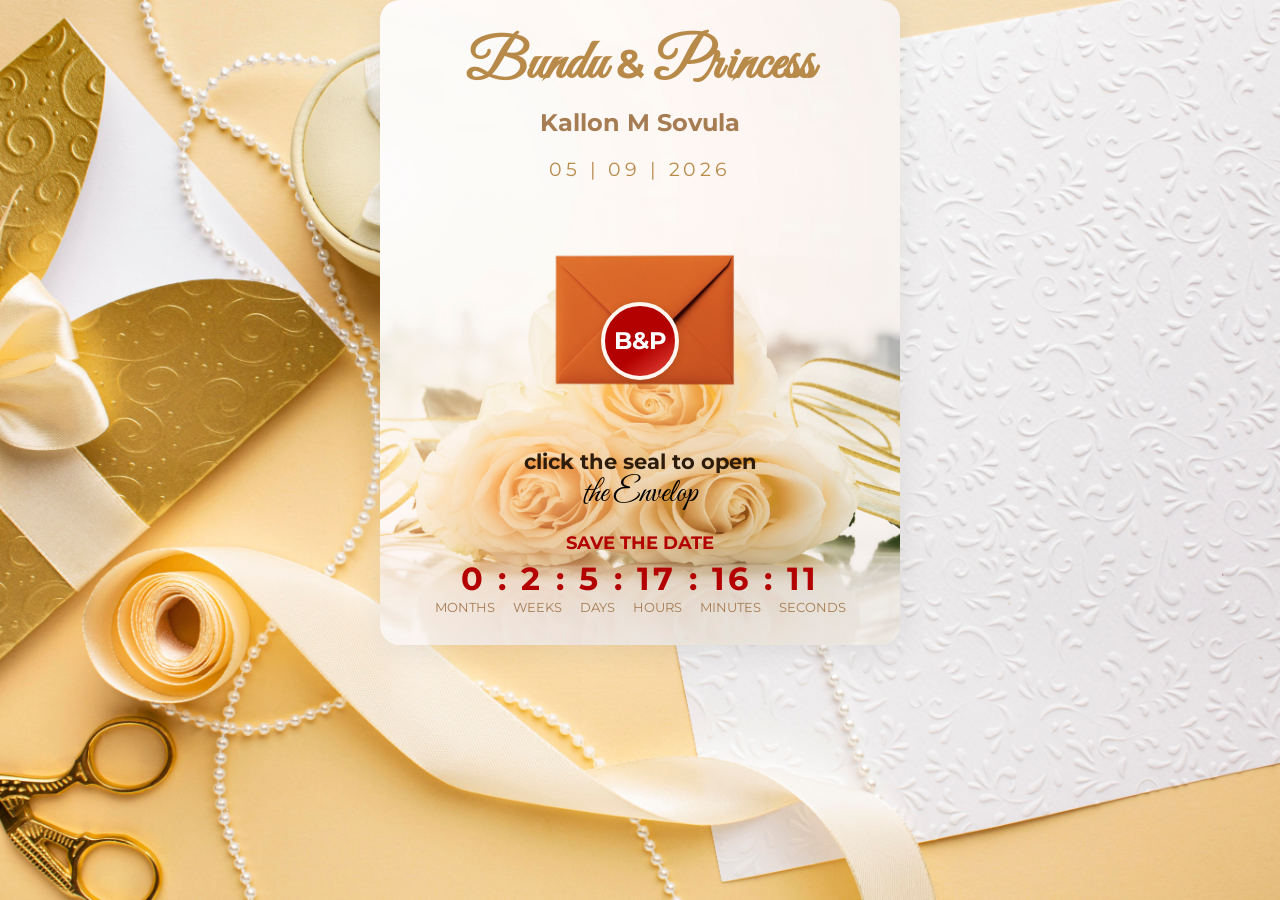
==== index.html @ d2274f5d "first commit" ====
<!DOCTYPE html>
<html lang="en">
<head>
    <meta charset="UTF-8">
    <meta name="viewport" content="width=device-width, initial-scale=1.0">
    <title>Bundu & Princess Wedding Souvenir</title>
    <link rel="stylesheet" href="style.css">
    <link href="https://fonts.googleapis.com/css2?family=Great+Vibes&family=Montserrat:wght@400;700&display=swap" rel="stylesheet">
</head>
<body>
    <div class="container">
        <header>
            <h1><span class="script">Bundu</span> <span class="amp">&</span> <span class="script">Princess</span></h1>
            <h2 class="subtitle">Kallon     M Sovula</h2>
            <div class="date">05 | 09 | 2026</div>
        </header>
        <main>
            <div class="envelope-section">
                <div class="bride-groom left"></div>
                <div class="envelope" id="envelope">
                    <div class="seal" id="seal">B&amp;P</div>
                </div>
                <div class="bride-groom right"></div>
            </div>
            <div class="open-text">click the seal to open</div>
            <div class="envelop-label">the Envelop</div>
            <div class="countdown">
                <div class="label">SAVE THE DATE</div>
                <div id="timer">
                    <span id="months">0</span> :
                    <span id="weeks">0</span> :
                    <span id="days">0</span> :
                    <span id="hours">0</span> :
                    <span id="minutes">0</span> :
                    <span id="seconds">0</span>
                </div>
                <div class="timer-labels">
                    <span>MONTHS</span>
                    <span>WEEKS</span>
                    <span>DAYS</span>
                    <span>HOURS</span>
                    <span>MINUTES</span>
                    <span>SECONDS</span>
                </div>
            </div>
        </main>
    </div>
    <script src="script.js"></script>
</body>
</html>
---- style.css ----
﻿body {
    margin: 0;
    padding: 0;
    font-family: 'Montserrat', Arial, sans-serif;
    background: url('background.jpg') center top/cover no-repeat fixed;
    color: #6d4c2f;
}
.container {
    max-width: 500px;
    margin: 0 auto;
    padding: 30px 10px;
    background: url('background.jpg') center top/cover no-repeat fixed;
    background: url('background1.jpg') center/cover no-repeat;
    border-radius: 20px;
    box-shadow: 0 8px 32px rgba(0,0,0,0.08);
}
header {
    text-align: center;
    margin-bottom: 20px;
}
header h1 {
    font-family: 'Great Vibes', cursive;
    font-size: 3.5rem;
    margin: 0;
    color: #b88a4a;
}
header .amp {
    font-family: 'Montserrat', sans-serif;
    font-size: 2.5rem;
    color: #b88a4a;
}
header .subtitle {
    font-family: 'Montserrat', sans-serif;
    font-size: 1.5rem;
    color: #a67c52;
    margin-top: 0.5rem;
}
header .date {
    font-size: 1.2rem;
    letter-spacing: 0.2em;
    margin-top: 0.5rem;
    color: #b88a4a;
}
.envelope-section {
    display: flex;
    align-items: flex-end;
    justify-content: center;
    margin: 30px 0 10px 0;
}
.bride-groom {
    width: 120px;
    height: 220px;
    background-size: contain;
    background-repeat: no-repeat;
    opacity: 0.9;
}
.bride-groom.left {
    background-image: url('bride-left.png');
}
.bride-groom.right {
    background-image: url('groom-right.png');
}
.envelope {
    width: 320px;
    height: 180px;
        background: url('envelop.png') center center no-repeat;
    background-size: cover;
    position: relative;
    display: flex;
    align-items: center;
    justify-content: center;
}
.seal {
    width: 70px;
    height: 70px;
    background: linear-gradient(145deg, #b30000 60%, #e74c3c 100%);
    border-radius: 50%;
    color: #fff;
    font-family: 'Montserrat', sans-serif;
    font-weight: bold;
    font-size: 1.5rem;
    display: flex;
    align-items: center;
    justify-content: center;
    position: absolute;
    left: 50%;
    top: 50%;
    transform: translate(-50%, -50%);
    box-shadow: 0 2px 8px rgba(0,0,0,0.12);
    cursor: pointer;
    border: 4px solid #fff6f0;
}
.open-text {
    text-align: center;
    font-size: 1.3rem;
    font-weight: bold;
    margin-top: 18px;
    color: #2d1c0c;
}
.envelop-label {
    text-align: center;
    font-family: 'Great Vibes', cursive;
    font-size: 2rem;
    color: #000000;
    margin-bottom: 18px;
}
.countdown {
    text-align: center;
    margin-top: 18px;
}
.countdown .label {
    font-weight: bold;
    color: #b30000;
    font-size: 1.1rem;
    margin-bottom: 6px;
}
#timer {
    font-size: 2rem;
    font-weight: bold;
    color: #b30000;
    letter-spacing: 0.1em;
}
.timer-labels {
    display: flex;
    justify-content: center;
    gap: 18px;
    font-size: 0.8rem;
    color: #a67c52;
    margin-top: 2px;
}
/* Invitation Page Styles */
.invitation-page {
    background: url('background.jpg') center top/cover no-repeat fixed;
    min-height: 100vh;
    display: flex;
    flex-direction: column;
    align-items: center;
    justify-content: flex-start;
    padding: 30px 20px 40px;
}

.invitation-navbar {
    width: min(100%, 1400px);
    display: flex;
    justify-content: space-between;
    align-items: center;
    gap: 16px;
    padding: 14px 24px;
    margin-bottom: 22px;
    background: rgba(255,255,255,0.9);
    border: 1px solid rgba(139,111,71,0.16);
    border-radius: 24px;
    box-shadow: 0 18px 45px rgba(0,0,0,0.08);
    backdrop-filter: blur(14px);
    position: sticky;
    top: 14px;
    z-index: 10;
}

.nav-brand {
    font-family: 'Great Vibes', cursive;
    font-size: 2rem;
    color: #8B4513;
    white-space: nowrap;
}

.nav-links {
    display: flex;
    flex-wrap: wrap;
    gap: 10px;
    justify-content: flex-end;
}

.nav-links a {
    color: #6d4c2f;
    text-decoration: none;
    font-weight: 700;
    font-size: 0.95rem;
    padding: 10px 16px;
    border-radius: 999px;
    transition: background 0.25s ease, color 0.25s ease, transform 0.25s ease;
}

.nav-links a:hover,
.nav-links a:focus-visible {
    background: rgba(139,111,71,0.14);
    color: #8B4513;
    transform: translateY(-1px);
}

.invitation-container {
    position: relative;
    display: flex;
    justify-content: center;
    align-items: center;
    width: 100%;
}

.cards-grid {
    display: grid;
    grid-template-columns: repeat(3, minmax(0, 1fr));
    gap: 20px;
    width: min(100%, 1400px);
    align-items: stretch;
}

.invitation-card {
    width: 100%;
    max-width: 100%;
    background: 
        linear-gradient(135deg, rgb(250, 250, 250), rgba(186, 139, 74, 0.3)),
        url('background8.jpg') center/cover;
    backdrop-filter: blur(6px);
    border: 3px solid #8B6F47;
    box-shadow: 0 15px 50px rgba(0,0,0,0.2), inset 0 1px 0 rgba(255,255,255,0.5);
    padding: 60px 45px;
    text-align: center;
    position: relative;
    box-sizing: border-box;
    transition: transform 0.35s ease, box-shadow 0.35s ease;
    animation: fadeInUp 0.8s ease both;
    will-change: transform, opacity;
}

.invitation-card:hover {
    transform: translateY(-10px) scale(1.01);
    box-shadow: 0 22px 60px rgba(0,0,0,0.25);
}

.cards-grid .invitation-card:nth-child(1) {
    animation-delay: 0.08s;
}

.cards-grid .invitation-card:nth-child(2) {
    animation-delay: 0.16s;
}

.cards-grid .invitation-card:nth-child(3) {
    animation-delay: 0.24s;
}

@keyframes fadeInUp {
    from {
        opacity: 0;
        transform: translateY(22px);
    }
    to {
        opacity: 1;
        transform: translateY(0);
    }
}

.save-the-date {
    font-family: 'Montserrat', sans-serif;
    font-size: 1.1rem;
    font-weight: 600;
    color: #8B4513;
    margin-bottom: 30px;
    letter-spacing: 0.35em;
    text-transform: uppercase;
}

.entourage-title {
    font-family: 'Great Vibes', cursive;
    font-size: 2.3rem;
    color: #8B4513;
    margin-bottom: 24px;
}

.entourage-grid {
    display: grid;
    grid-template-columns: repeat(2, minmax(0, 1fr));
    gap: 20px;
    text-align: left;
}

.entourage-column {
    display: flex;
    flex-direction: column;
    gap: 14px;
}

.role-title {
    font-size: 1rem;
    font-weight: 700;
    color: #a67c52;
    margin-bottom: 8px;
    text-transform: uppercase;
    letter-spacing: 0.08em;
}

.role-list {
    margin: 0;
    padding-left: 1.1rem;
    color: #4b3827;
    line-height: 1.6;
    font-size: 0.95rem;
}

.role-list li {
    margin: 3px 0;
}

.invitation-names {
    margin: 35px 0 25px 0;
}

.bride-name {
    font-family: 'Great Vibes', cursive;
    font-size: 2.8rem;
    color: #6d4c2f;
    margin-bottom: 10px;
}

.amp-large {
    font-family: 'Montserrat', sans-serif;
    font-size: 2rem;
    color: #8B4513;
    margin: 12px 0;
}

.groom-name {
    font-family: 'Great Vibes', cursive;
    font-size: 2.8rem;
    color: #6d4c2f;
    margin-top: 10px;
}

.invitation-text {
    margin: 30px 0;
    font-size: 0.95rem;
    color: #6d4c2f;
    line-height: 1.8;
}

.invitation-text p {
    margin: 6px 0;
}

.program-title,
.section-title {
    font-family: 'Great Vibes', cursive;
    font-size: 2.3rem;
    color: #8B4513;
    margin: 28px 0 15px;
}

.program-list {
    margin: 0;
    padding-left: 1.1rem;
    text-align: left;
    color: #4b3827;
    line-height: 1.8;
    font-size: 0.95rem;
}

.program-list li {
    margin: 10px 0;
}

.color-list {
    margin: 0;
    padding-left: 1.1rem;
    text-align: left;
    color: #4b3827;
    line-height: 1.8;
    font-size: 0.95rem;
}

.color-list li {
    margin: 6px 0;
}

.wedding-ceremony {
    font-family: 'Great Vibes', cursive;
    font-size: 3rem;
    color: #8B4513;
    margin: 35px 0;
}

.event-details {
    margin: 28px 0;
    font-size: 1rem;
    color: #6d4c2f;
}

.event-details p {
    margin: 5px 0;
}

.event-date {
    font-weight: 600;
    font-size: 1.15rem;
    letter-spacing: 0.15em;
    color: #8B4513;
}

.event-location {
    margin: 28px 0;
    font-size: 0.95rem;
    color: #6d4c2f;
    font-weight: 600;
    line-height: 1.8;
}

.event-location p {
    margin: 4px 0;
}

.invitation-top-decoration,
.invitation-bottom-decoration {
    width: 100%;
    height: 1px;
    margin: 20px 0;
    background: linear-gradient(to right, 
        transparent 0%, 
        #a67c52 20%, 
        transparent 50%, 
        #a67c52 80%, 
        transparent 100%);
    position: relative;
}

.invitation-left-ring,
.invitation-right-ring {
    position: absolute;
    font-size: 35px;
    bottom: 45px;
    color: #a67c52;
    opacity: 0.8;
}

.invitation-left-ring {
    left: -55px;
}

.invitation-right-ring {
    right: -55px;
}

.back-to-home {
    margin-top: 40px;
    text-align: center;
}

.back-to-home a {
    color: #6d4c2f;
    text-decoration: none;
    font-weight: 500;
    font-size: 0.95rem;
    transition: color 0.3s ease;
    letter-spacing: 0.05em;
}

.back-to-home a:hover {
    color: #8B4513;
}

.admin-container {
    width: 100%;
    max-width: 1300px;
    margin: 0 auto;
    padding: 0 14px 20px;
}

.admin-panel {
    width: 100%;
    background: rgba(255,255,255,0.96);
    border: 1px solid rgba(139,111,71,0.18);
    border-radius: 26px;
    box-shadow: 0 18px 45px rgba(0,0,0,0.08);
    padding: 32px;
}

.admin-panel h2 {
    font-family: 'Great Vibes', cursive;
    font-size: 2.6rem;
    margin-bottom: 8px;
    color: #8B4513;
}

.admin-panel p {
    margin: 0 0 16px;
    color: #4b3827;
    line-height: 1.7;
    font-size: 1rem;
}

.admin-warning {
    margin: 16px 0;
    padding: 14px 18px;
    border-radius: 16px;
    font-weight: 600;
}

.admin-warning.success {
    background: rgba(146, 210, 168, 0.16);
    color: #2c6f35;
}

.admin-warning.error {
    background: rgba(224, 123, 123, 0.15);
    color: #a73d32;
}

.admin-actions {
    display: flex;
    flex-wrap: wrap;
    gap: 12px;
    margin-bottom: 20px;
}

.admin-actions button {
    background: #8B4513;
    color: #fff;
    border: none;
    border-radius: 999px;
    padding: 12px 18px;
    font-weight: 700;
    cursor: pointer;
    transition: transform 0.2s ease, background 0.2s ease;
}

.admin-actions button:hover {
    background: #a46b36;
    transform: translateY(-1px);
}

.admin-help {
    margin-bottom: 22px;
    font-size: 0.95rem;
    color: #5f422d;
}

.admin-summary {
    margin-bottom: 18px;
    font-weight: 700;
    color: #6d4c2f;
}

.admin-table-wrapper {
    width: 100%;
    overflow-x: auto;
}

.admin-table {
    width: 100%;
    border-collapse: collapse;
    min-width: 860px;
}

.admin-table th,
.admin-table td {
    border: 1px solid rgba(139,111,71,0.18);
    padding: 14px 16px;
    text-align: left;
    vertical-align: top;
    color: #4b3827;
}

.admin-table th {
    background: rgba(216, 194, 150, 0.18);
    color: #6d4c2f;
    cursor: pointer;
    position: sticky;
    top: 0;
    z-index: 1;
}

.admin-table tbody tr:nth-child(odd) {
    background: rgba(255,255,255,0.85);
}

.admin-table tbody tr:nth-child(even) {
    background: rgba(245,240,232,0.95);
}

@media (max-width: 1024px) {
    .admin-panel {
        padding: 24px;
    }

    .admin-table th,
    .admin-table td {
        padding: 12px 14px;
    }
}

@media (max-width: 760px) {
    .admin-actions {
        flex-direction: column;
    }

    .admin-table {
        min-width: 0;
    }

    .admin-table th,
    .admin-table td {
        padding: 12px 12px;
        font-size: 0.92rem;
    }
}

@media (max-width: 560px) {
    .admin-panel {
        padding: 18px;
        border-radius: 20px;
    }

    .admin-panel h2 {
        font-size: 2rem;
    }

    .admin-actions button {
        width: 100%;
        text-align: center;
    }
}

@media print {
    body {
        background: #fff;
        color: #000;
    }

    .invitation-navbar,
    .back-to-home,
    .admin-actions,
    .admin-help,
    .admin-warning,
    .nav-links,
    .nav-brand {
        display: none !important;
    }

    .admin-panel {
        box-shadow: none;
        border: none;
        border-radius: 0;
        padding: 0;
    }

    .admin-table th,
    .admin-table td {
        border: 1px solid #999;
        padding: 10px;
    }

    .admin-table {
        min-width: 0;
    }
}

.rsvp-section {
    width: 100%;
    max-width: 620px;
    margin: 28px auto 0;
    padding: 0 10px;
}

.rsvp-card {
    background: rgba(255,255,255,0.95);
    backdrop-filter: blur(16px);
    border: 1px solid rgba(139,111,71,0.18);
    border-radius: 26px;
    box-shadow: 0 14px 32px rgba(0,0,0,0.08);
    padding: 26px;
}

.rsvp-card h2 {
    font-family: 'Great Vibes', cursive;
    font-size: 2.4rem;
    margin-bottom: 10px;
    color: #8B4513;
}

.rsvp-card p {
    margin: 0 0 28px;
    color: #5f422d;
    font-size: 1rem;
    line-height: 1.8;
}

.rsvp-form {
    display: grid;
    gap: 18px;
}

.form-row {
    display: grid;
    grid-template-columns: repeat(2, minmax(0, 1fr));
    gap: 20px;
}

.form-field {
    display: flex;
    flex-direction: column;
    gap: 14px;
    font-size: 0.95rem;
    color: #5f422d;
}

.form-field span {
    font-weight: 700;
}

.form-field input,
.form-field select,
.form-field textarea {
    width: 100%;
    box-sizing: border-box;
    max-width: 100%;
    padding: 14px 16px;
    border: 1px solid rgba(139,111,71,0.25);
    border-radius: 16px;
    background: rgba(255,255,255,0.94);
    color: #4b3827;
    font-family: inherit;
    font-size: 0.95rem;
    transition: border-color 0.2s ease, box-shadow 0.2s ease;
}

.form-field input::placeholder,
.form-field textarea::placeholder {
    color: rgba(75, 56, 39, 0.65);
    white-space: nowrap;
    overflow: hidden;
    text-overflow: ellipsis;
}

.form-field input:focus,
.form-field textarea:focus {
    outline: none;
    border-color: #8B4513;
    box-shadow: 0 0 0 4px rgba(139,111,71,0.12);
}

.radio-field .radio-group {
    display: flex;
    flex-wrap: wrap;
    gap: 12px;
}

.radio-group label {
    display: inline-flex;
    align-items: center;
    gap: 8px;
    font-weight: 500;
    color: #4b3827;
}

.radio-group input {
    accent-color: #8B4513;
}

.rsvp-button {
    width: fit-content;
    padding: 14px 32px;
    border: none;
    border-radius: 999px;
    background: #8B4513;
    color: #fff;
    cursor: pointer;
    font-weight: 700;
    letter-spacing: 0.05em;
    transition: transform 0.2s ease, background 0.2s ease;
}

.rsvp-button:hover {
    background: #a46b36;
    transform: translateY(-1px);
}

.rsvp-message {
    min-height: 24px;
    font-size: 0.95rem;
    font-weight: 600;
    margin-top: 6px;
    color: #4b3827;
}

.rsvp-message.success {
    color: #2c6f35;
}

.rsvp-message.error {
    color: #a73d32;
}

@media (max-width: 860px) {
    .rsvp-card {
        padding: 22px;
    }

    .rsvp-card h2 {
        font-size: 2rem;
    }

    .rsvp-card p {
        margin-bottom: 22px;
        font-size: 0.95rem;
    }

    .form-row {
        grid-template-columns: 1fr;
    }

    .rsvp-button {
        width: 100%;
    }
}

@media (max-width: 520px) {
    .rsvp-card {
        padding: 18px;
        border-radius: 22px;
    }

    .rsvp-card h2 {
        font-size: 1.8rem;
    }

    .form-field {
        gap: 8px;
        font-size: 0.92rem;
    }

    .form-field input,
    .form-field textarea {
        padding: 10px 12px;
        border-radius: 14px;
    }

    .rsvp-button {
        padding: 12px 18px;
    }
}

/* Countdown Timer Styles */
.invitation-countdown {
    margin: 30px 0 20px 0;
    padding: 20px 0;
    text-align: center;
}

.countdown-label {
    font-family: 'Montserrat', sans-serif;
    font-size: 0.85rem;
    font-weight: 600;
    color: #a67c52;
    letter-spacing: 0.25em;
    text-transform: uppercase;
    margin-bottom: 15px;
    display: block;
}

.invitation-timer {
    font-family: 'Montserrat', sans-serif;
    font-size: 2rem;
    font-weight: 600;
    color: #6d4c2f;
    letter-spacing: 0.1em;
    display: flex;
    justify-content: center;
    align-items: center;
    gap: 6px;
    margin-bottom: 10px;
}

.invitation-timer span {
    min-width: 40px;
    text-align: center;
    color: #8B4513;
}

.invitation-timer-labels {
    display: flex;
    justify-content: center;
    gap: 12px;
    font-size: 0.7rem;
    font-weight: 600;
    color: #a67c52;
    letter-spacing: 0.1em;
    text-transform: uppercase;
}

.invitation-timer-labels span {
    min-width: 40px;
    text-align: center;
}

@media (max-width: 1000px) {
    .cards-grid {
        grid-template-columns: repeat(2, minmax(0, 1fr));
        gap: 18px;
    }

    .invitation-card {
        padding: 48px 30px;
    }
}

@media (max-width: 720px) {
    .cards-grid {
        grid-template-columns: 1fr;
        gap: 16px;
    }

    .invitation-card {
        padding: 36px 22px;
        animation-duration: 0.7s;
    }
}

@media (max-width: 520px) {
    .invitation-card {
        padding: 32px 18px;
    }

    .entourage-grid {
        grid-template-columns: 1fr;
        gap: 14px;
    }

    .role-list {
        font-size: 0.9rem;
    }
}

@media (max-width: 700px) {
    .container {
        padding: 10px 2px;
    }

    .invitation-page {
        padding: 12px;
    }
    .envelope-section {
        flex-direction: column;
        align-items: center;
    }
    .bride-groom {
        width: 80px;
        height: 140px;
    }
    .envelope {
        width: 220px;
        height: 120px;
    }
    .seal {
        width: 50px;
        height: 50px;
        font-size: 1rem;
    }
    
    .invitation-card {
        padding: 40px 25px;
        border: 2px solid #8B6F47;
    }
    
    .invitation-left-ring,
    .invitation-right-ring {
        display: none;
    }
    
    .bride-name,
    .groom-name {
        font-size: 2rem;
    }
    
    .wedding-ceremony {
        font-size: 2.2rem;
    }
    
    .save-the-date {
        font-size: 0.95rem;
    }
    
    .invitation-countdown {
        margin: 20px 0 15px 0;
        padding: 15px 0;
    }
    
    .countdown-label {
        font-size: 0.75rem;
        margin-bottom: 12px;
    }
    
    .invitation-timer {
        font-size: 1.4rem;
        gap: 4px;
        margin-bottom: 8px;
    }
    
    .invitation-timer span {
        min-width: 32px;
    }
    
    .invitation-timer-labels {
        gap: 10px;
        font-size: 0.65rem;
    }
    
    .invitation-timer-labels span {
        min-width: 32px;
    }
}
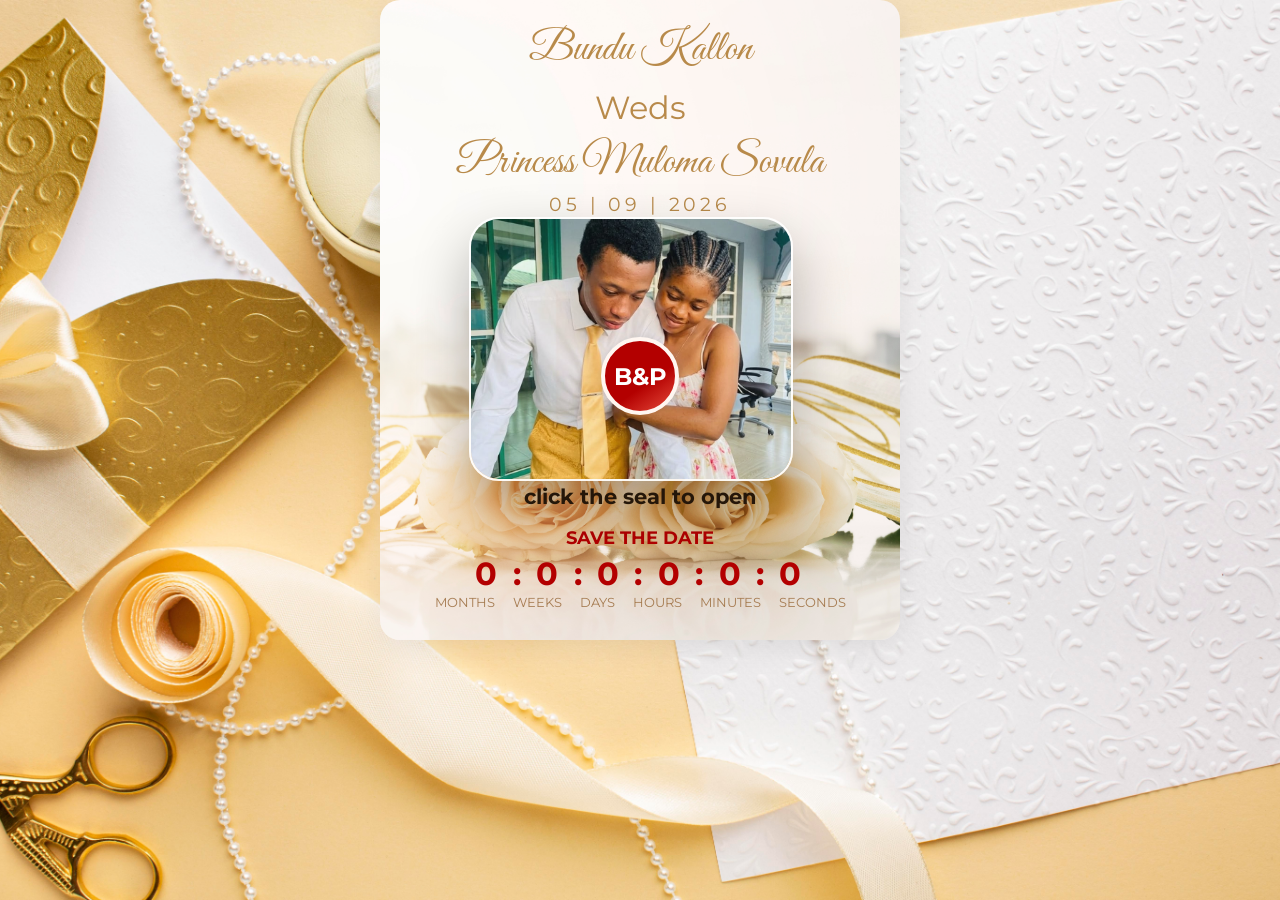
==== commit 59cd08e5: "images" ====
--- a/index.html
+++ b/index.html
@@ -7,23 +7,33 @@
     <link rel="stylesheet" href="style.css">
     <link href="https://fonts.googleapis.com/css2?family=Great+Vibes&family=Montserrat:wght@400;700&display=swap" rel="stylesheet">
 </head>
-<body>
+<body class="index-page">
     <div class="container">
         <header>
-            <h1><span class="script">Bundu</span> <span class="amp">&</span> <span class="script">Princess</span></h1>
-            <h2 class="subtitle">Kallon     M Sovula</h2>
+            <div class="title-group">
+                <div class="title-line">
+                    <span class="script full-name">Bundu Kallon</span>
+                </div>
+                <div class="amp">Weds</div>
+                <div class="title-line">
+                    <span class="script full-name">Princess Muloma Sovula</span>
+                </div>
+            </div>
             <div class="date">05 | 09 | 2026</div>
         </header>
         <main>
             <div class="envelope-section">
                 <div class="bride-groom left"></div>
                 <div class="envelope" id="envelope">
+                    <a class="souvenir-link" href="invitation.html" aria-label="Open invitation page">
+                        <img class="souvenir-photo" src="photo.jpeg" alt="Bundu &amp; Princess Souvenir">
+                    </a>
                     <div class="seal" id="seal">B&amp;P</div>
                 </div>
                 <div class="bride-groom right"></div>
             </div>
             <div class="open-text">click the seal to open</div>
-            <div class="envelop-label">the Envelop</div>
+            <div class="envelop-label"></div>
             <div class="countdown">
                 <div class="label">SAVE THE DATE</div>
                 <div id="timer">
--- a/style.css
+++ b/style.css
@@ -18,22 +18,44 @@
     text-align: center;
     margin-bottom: 20px;
 }
-header h1 {
+header .title-group {
+    display: flex;
+    flex-direction: column;
+    align-items: center;
+    gap: 6px;
+}
+
+header .title-line {
+    display: flex;
+    justify-content: center;
+}
+
+header .script {
     font-family: 'Great Vibes', cursive;
     font-size: 3.5rem;
-    margin: 0;
+    line-height: 1;
     color: #b88a4a;
 }
+
+header .full-name {
+    white-space: nowrap;
+}
+
+.index-page header .script,
+.index-page header .full-name {
+    font-size: 2.6rem;
+}
+
+.index-page header .amp {
+    font-size: 2rem;
+    margin: 10px 0;
+}
+
 header .amp {
     font-family: 'Montserrat', sans-serif;
     font-size: 2.5rem;
     color: #b88a4a;
-}
-header .subtitle {
-    font-family: 'Montserrat', sans-serif;
-    font-size: 1.5rem;
-    color: #a67c52;
-    margin-top: 0.5rem;
+    margin: 0;
 }
 header .date {
     font-size: 1.2rem;
@@ -69,10 +91,26 @@
     display: flex;
     align-items: center;
     justify-content: center;
+    overflow: visible;
+    z-index: 2;
+}
+.souvenir-photo {
+    position: absolute;
+    bottom: -15px;
+    left: -28px;
+    width: 320px;
+    height: 260px;
+    object-fit: cover;
+    border-radius: 30px;
+    border: 2px solid rgba(255,255,255,0.96);
+    box-shadow: 0 26px 56px rgba(0,0,0,0.30);
+    opacity: 0.96;
+    z-index: -1;
 }
 .seal {
     width: 70px;
     height: 70px;
+    z-index: 2;
     background: linear-gradient(145deg, #b30000 60%, #e74c3c 100%);
     border-radius: 50%;
     color: #fff;
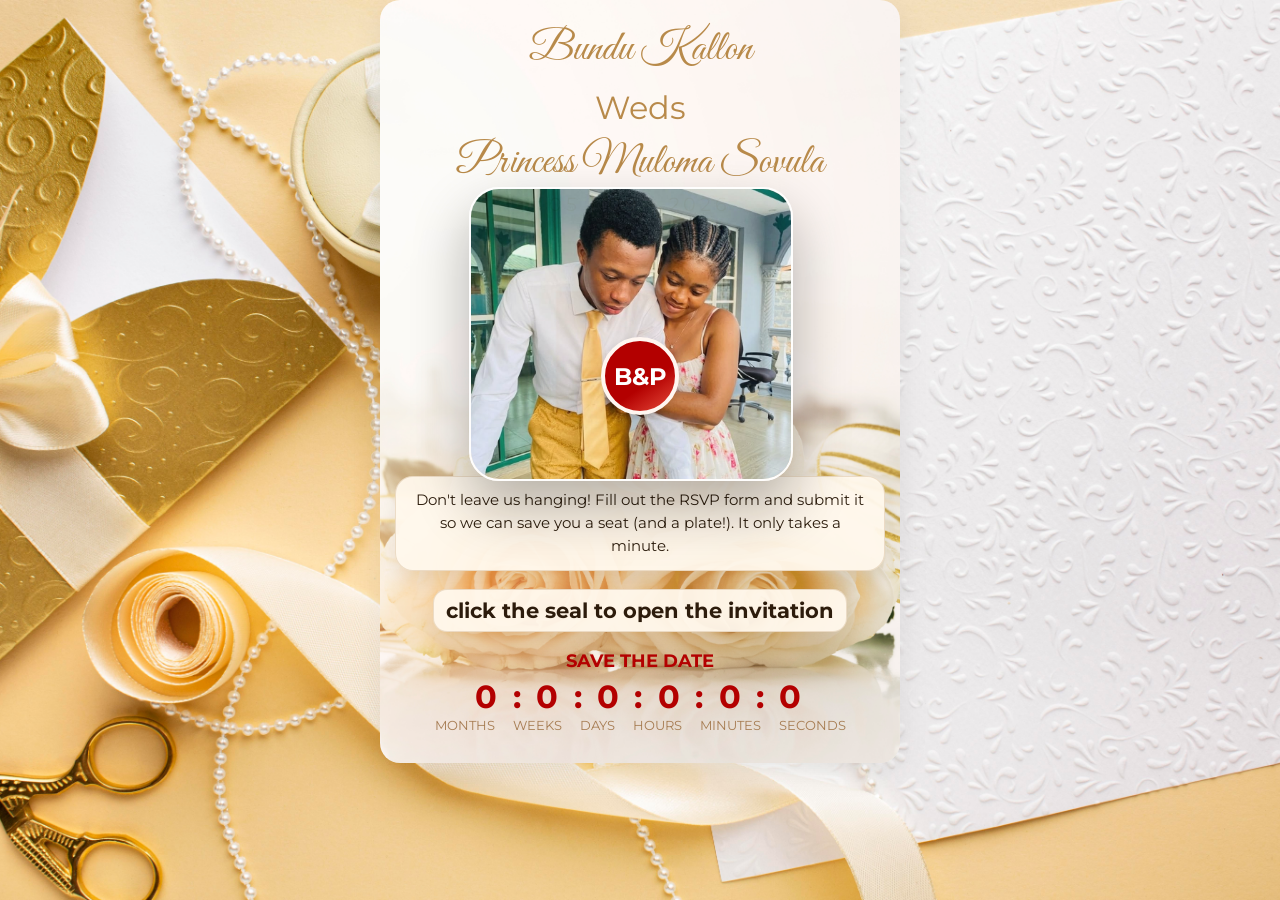
==== commit 0048bdbd: "push final" ====
--- a/index.html
+++ b/index.html
@@ -32,7 +32,8 @@
                 </div>
                 <div class="bride-groom right"></div>
             </div>
-            <div class="open-text">click the seal to open</div>
+            <div class="rsvp-prompt">Don't leave us hanging! Fill out the RSVP form and submit it so we can save you a seat (and a plate!). It only takes a minute.</div>
+            <a class="open-text" href="invitation.html">click the seal to open the invitation</a>
             <div class="envelop-label"></div>
             <div class="countdown">
                 <div class="label">SAVE THE DATE</div>
--- a/style.css
+++ b/style.css
@@ -99,7 +99,7 @@
     bottom: -15px;
     left: -28px;
     width: 320px;
-    height: 260px;
+    height: 290px;
     object-fit: cover;
     border-radius: 30px;
     border: 2px solid rgba(255,255,255,0.96);
@@ -132,8 +132,29 @@
     text-align: center;
     font-size: 1.3rem;
     font-weight: bold;
-    margin-top: 18px;
+    margin: 18px auto 18px;
     color: #2d1c0c;
+    background: rgba(255, 248, 236, 0.95);
+    display: block;
+    width: fit-content;
+    padding: 8px 12px;
+    border-radius: 14px;
+    border: 1px solid rgba(180, 140, 90, 0.25);
+    box-shadow: 0 10px 24px rgba(0,0,0,0.06);
+    text-decoration: none;
+}
+.rsvp-prompt {
+    text-align: center;
+    font-size: 0.95rem;
+    margin: 10px auto 8px;
+    max-width: 92%;
+    line-height: 1.5;
+    color: #2f1f0f;
+    background: rgba(255, 248, 236, 0.95);
+    padding: 12px 14px;
+    border-radius: 18px;
+    border: 1px solid rgba(180, 140, 90, 0.25);
+    box-shadow: 0 10px 24px rgba(0,0,0,0.08);
 }
 .envelop-label {
     text-align: center;
@@ -974,19 +995,19 @@
     .invitation-page {
         padding: 12px;
     }
-    .envelope-section {
+    .invitation-page .envelope-section {
         flex-direction: column;
         align-items: center;
     }
-    .bride-groom {
+    .invitation-page .bride-groom {
         width: 80px;
         height: 140px;
     }
-    .envelope {
+    .invitation-page .envelope {
         width: 220px;
         height: 120px;
     }
-    .seal {
+    .invitation-page .seal {
         width: 50px;
         height: 50px;
         font-size: 1rem;
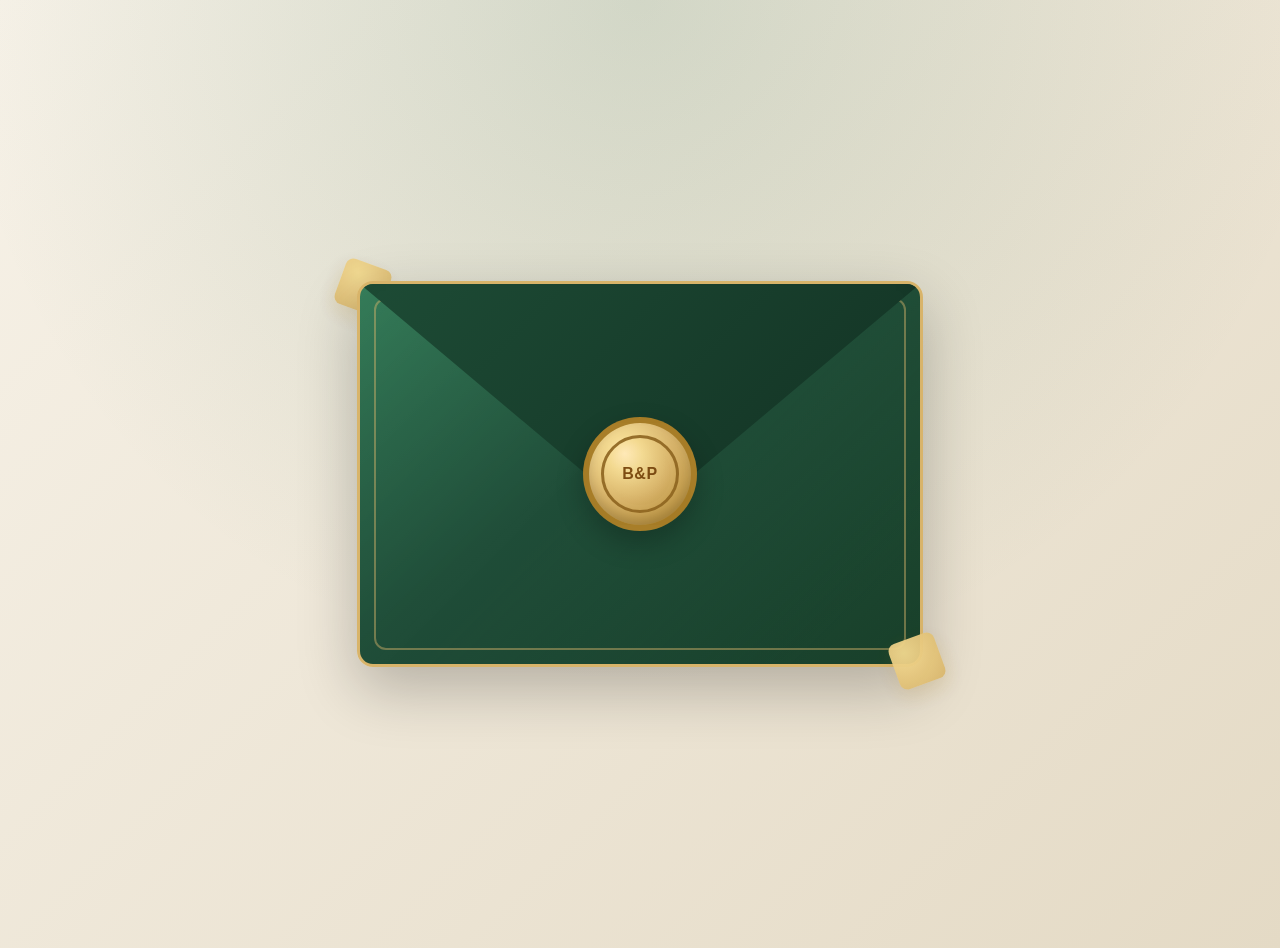
==== commit f737c5ff: "go well wel" ====
--- a/index.html
+++ b/index.html
@@ -3,59 +3,54 @@
 <head>
     <meta charset="UTF-8">
     <meta name="viewport" content="width=device-width, initial-scale=1.0">
-    <title>Bundu & Princess Wedding Souvenir</title>
-    <link rel="stylesheet" href="style.css">
-    <link href="https://fonts.googleapis.com/css2?family=Great+Vibes&family=Montserrat:wght@400;700&display=swap" rel="stylesheet">
+    <title>Envelope Animation</title>
+    <link rel="stylesheet" href="envelop-animation.css">
 </head>
-<body class="index-page">
-    <div class="container">
-        <header>
-            <div class="title-group">
-                <div class="title-line">
-                    <span class="script full-name">Bundu Kallon</span>
-                </div>
-                <div class="amp">Weds</div>
-                <div class="title-line">
-                    <span class="script full-name">Princess Muloma Sovula</span>
+<body>
+    <div class="animation-page">
+        <div class="envelope-wrapper">
+            <div class="envelope">
+                <div class="flap"></div>
+                <div class="seal">B&amp;P</div>
+                <div class="letter">
+                    <img class="ring-graphic top-right" src="ring.webp" alt="Wedding rings">
+                    <img class="ring-graphic bottom-right" src="ring.webp" alt="Wedding rings">
+                    <div class="invitation-card">
+                        <div class="card-header">
+                            <span class="card-subtitle">Wedding Schedule</span>
+                            <h1>Bundu & Princess</h1>
+                        </div>
+                        <ul class="timeline">
+                            <li class="timeline-item" data-icon="⛪">
+                                <div class="timeline-time">1:30 PM</div>
+                                <div class="timeline-body">
+                                    <div class="timeline-title">Wedding Ceremony</div>
+                                    <div class="timeline-meta">Regitry & Bishopric</div>
+                                </div>
+                            </li>
+                            <li class="timeline-item" data-icon="📸">
+                                <div class="timeline-time">3:00 PM</div>
+                                <div class="timeline-body">
+                                    <div class="timeline-title">Photo Session</div>
+                                    <div class="timeline-meta">Empire Photo Graphy</div>
+                                </div>
+                            </li>
+                            <li class="timeline-item" data-icon="🍽️">
+                                <div class="timeline-time">4:30 PM</div>
+                                <div class="timeline-body">
+                                    <div class="timeline-title">Dinner Reception</div>
+                                    <div class="timeline-meta">The Church of Jesusu Christ of Latter-Day Saints</div>
+                                    <div class="timeline-meta">Wan Pole, Allentown, Freetown</div>
+                                </div>
+                            </li>
+                        </ul>
+                    </div>
                 </div>
             </div>
-            <div class="date">05 | 09 | 2026</div>
-        </header>
-        <main>
-            <div class="envelope-section">
-                <div class="bride-groom left"></div>
-                <div class="envelope" id="envelope">
-                    <a class="souvenir-link" href="invitation.html" aria-label="Open invitation page">
-                        <img class="souvenir-photo" src="photo.jpeg" alt="Bundu &amp; Princess Souvenir">
-                    </a>
-                    <div class="seal" id="seal">B&amp;P</div>
-                </div>
-                <div class="bride-groom right"></div>
-            </div>
-            <div class="rsvp-prompt">Don't leave us hanging! Fill out the RSVP form and submit it so we can save you a seat (and a plate!). It only takes a minute.</div>
-            <a class="open-text" href="invitation.html">click the seal to open the invitation</a>
-            <div class="envelop-label"></div>
-            <div class="countdown">
-                <div class="label">SAVE THE DATE</div>
-                <div id="timer">
-                    <span id="months">0</span> :
-                    <span id="weeks">0</span> :
-                    <span id="days">0</span> :
-                    <span id="hours">0</span> :
-                    <span id="minutes">0</span> :
-                    <span id="seconds">0</span>
-                </div>
-                <div class="timer-labels">
-                    <span>MONTHS</span>
-                    <span>WEEKS</span>
-                    <span>DAYS</span>
-                    <span>HOURS</span>
-                    <span>MINUTES</span>
-                    <span>SECONDS</span>
-                </div>
-            </div>
-        </main>
+            <a class="open-souvenir-btn" href="souvenir.html">Open souvenir</a>
+        </div>
     </div>
-    <script src="script.js"></script>
+
+    <script src="envelop-animation.js"></script>
 </body>
 </html>
--- a/envelop-animation.css
+++ b/envelop-animation.css
@@ -0,0 +1,532 @@
+body {
+    margin: 0;
+    font-family: 'Georgia', 'Times New Roman', serif;
+    background: linear-gradient(135deg, #f7f2e8, #e4dac5);
+}
+
+:root{
+    --gold-1: #d8b46a;
+    --gold-2: #f3d98f;
+    --gold-3: #a57b24;
+    --gold-4: #ffe9b5;
+    --gold-accent: #b3862f;
+    --paper-cream: #fffaf2;
+    --green-1: #2e6d4e;
+}
+
+.animation-page {
+    min-height: 100vh;
+    display: grid;
+    place-items: center;
+    padding: 24px;
+    background: radial-gradient(circle at top, rgba(46, 109, 78, 0.16), transparent 60%);
+}
+
+.envelope-wrapper {
+    position: relative;
+    perspective: 1400px;
+}
+
+.envelope-wrapper::before,
+.envelope-wrapper::after{
+    content: '';
+    position: absolute;
+    width: 48px;
+    height: 48px;
+    border-radius: 8px;
+    background: radial-gradient(circle at 30% 25%, var(--gold-2), var(--gold-1));
+    box-shadow: 0 8px 20px rgba(165,123,36,0.18);
+    transform: rotate(20deg);
+    opacity: 0.95;
+}
+.envelope-wrapper::before{ left: -18px; top: -18px; }
+.envelope-wrapper::after{ right: -18px; bottom: -18px; transform: rotate(-20deg); }
+
+.envelope {
+    position: relative;
+    width: min(92vw, 560px);
+    height: min(64vw, 380px);
+    background: linear-gradient(145deg, var(--green-1) 0%, #1f4d38 45%, #153b2b 100%);
+    border-radius: 16px;
+    box-shadow: 0 22px 60px rgba(0, 0, 0, 0.24);
+    overflow: hidden;
+    cursor: pointer;
+    border: 3px solid #d8b46a;
+}
+
+/* decorative ribbon across the envelope */
+.envelope .ribbon{
+    position: absolute;
+    left: 50%;
+    top: 18%;
+    transform: translateX(-50%);
+    width: 58%;
+    height: 26px;
+    background: linear-gradient(90deg, var(--gold-4), var(--gold-2) 40%, var(--gold-accent));
+    border-radius: 14px;
+    box-shadow: 0 6px 12px rgba(0,0,0,0.08);
+    z-index: 5;
+    pointer-events: none;
+    opacity: 0.95;
+}
+.envelope .ribbon::after{
+    content: '';
+    position: absolute;
+    left: 50%;
+    bottom: -10px;
+    transform: translateX(-50%);
+    width: 18px;
+    height: 18px;
+    background: linear-gradient(135deg, var(--gold-accent), var(--gold-2));
+    border-radius: 4px;
+    box-shadow: 0 4px 8px rgba(0,0,0,0.12);
+}
+
+.envelope::before {
+    content: "";
+    position: absolute;
+    inset: 0;
+    background: linear-gradient(135deg, rgba(255,255,255,0.14), transparent 45%, rgba(216, 180, 106, 0.18));
+    pointer-events: none;
+    mix-blend-mode: overlay;
+    animation: gold-shimmer 6s linear infinite;
+}
+
+.envelope::after {
+    content: "";
+    position: absolute;
+    inset: 14px;
+    border: 2px solid rgba(216, 180, 106, 0.45);
+    border-radius: 12px;
+    pointer-events: none;
+}
+
+.flap {
+    position: absolute;
+    top: 0;
+    left: 0;
+    width: 100%;
+    height: 100%;
+    background: linear-gradient(135deg, #1d4b35 0%, #163a29 55%, #102b20 100%);
+    clip-path: polygon(0 0, 100% 0, 50% 62%);
+    transform-origin: top center;
+    transition: transform 0.9s ease;
+    z-index: 3;
+    box-shadow: inset 0 -10px 18px rgba(0,0,0,0.15);
+}
+
+.envelope.open .flap {
+    transform: rotateX(180deg);
+}
+
+.seal {
+    position: absolute;
+    top: 50%;
+    left: 50%;
+    width: 102px;
+    height: 102px;
+    transform: translate(-50%, -50%);
+    border-radius: 50%;
+    background: radial-gradient(circle at 35% 30%, var(--gold-4) 0%, var(--gold-2) 18%, var(--gold-1) 48%, var(--gold-3) 100%);
+    border: 6px solid rgba(165,123,36,0.95);
+    box-shadow: 0 12px 28px rgba(0, 0, 0, 0.24), inset 0 6px 14px rgba(255,255,255,0.06), inset 0 -6px 10px rgba(0,0,0,0.12);
+    z-index: 4;
+    transition: opacity 0.2s ease, transform 0.2s ease;
+}
+
+.seal {
+    display: flex;
+    align-items: center;
+    justify-content: center;
+    font-weight: 700;
+    color: #7a4a12;
+    font-family: 'Montserrat', 'Segoe UI', Tahoma, sans-serif;
+    font-size: 1rem;
+    letter-spacing: 0.04em;
+    text-transform: uppercase;
+}
+
+/* subtle embossed crest inside the seal */
+.seal::after{
+    content: '';
+    position: absolute;
+    width: 60%;
+    height: 60%;
+    border-radius: 50%;
+    background: radial-gradient(circle at 40% 35%, rgba(255,255,255,0.06), rgba(0,0,0,0.06));
+    mix-blend-mode: overlay;
+    pointer-events: none;
+}
+
+.seal:hover{ transform: translate(-50%, -50%) scale(1.03); }
+
+.seal::before {
+    content: "";
+    position: absolute;
+    inset: 12px;
+    border-radius: 50%;
+    border: 3px solid rgba(141, 100, 32, 0.9);
+}
+
+.envelope.open .seal {
+    opacity: 0;
+    transform: translateX(-50%) scale(0.8);
+    pointer-events: none;
+}
+
+@keyframes gold-shimmer{
+    0%{ background-position: -200px 0; }
+    50%{ background-position: 200px 0; }
+    100%{ background-position: -200px 0; }
+}
+
+.letter {
+    position: absolute;
+    inset: 46px 28px 28px;
+    background: linear-gradient(135deg, #fffef8 0%, #f5ebdc 100%);
+    border-radius: 10px;
+    display: flex;
+    flex-direction: column;
+    align-items: center;
+    justify-content: center;
+    text-align: left;
+    color: #4d2f17;
+    transform: translateY(44px);
+    opacity: 0;
+    transition: all 0.9s ease;
+    box-shadow: inset 0 0 0 1px rgba(0,0,0,0.04), 0 12px 30px rgba(0,0,0,0.08);
+    padding: 24px 22px;
+}
+
+.ring-graphic {
+    position: absolute;
+    top: 18px;
+    right: 18px;
+    width: min(90px, 18%);
+    max-width: 110px;
+    opacity: 0.95;
+    z-index: 0;
+    pointer-events: none;
+}
+
+.invitation-card {
+    position: relative;
+    width: 100%;
+    max-width: 100%;
+    z-index: 1;
+}
+
+/* paper texture overlay for a premium feel */
+.letter::before{
+    content: '';
+    position: absolute;
+    inset: 0;
+    background-image: radial-gradient(rgba(0,0,0,0.02) 1px, transparent 1px), linear-gradient(180deg, rgba(255,255,255,0.02), rgba(255,255,255,0));
+    background-size: 6px 6px, 100% 100%;
+    pointer-events: none;
+    mix-blend-mode: multiply;
+    border-radius: 10px;
+}
+
+/* responsive adjustments */
+@media (max-width: 700px){
+    .envelope{ width: 94vw; height: 58vw; border-radius: 12px; }
+    .envelope::before{ opacity: 0.9 }
+    .seal{ width: 66px; height: 66px; }
+    .letter{ inset: 26px 14px 14px; padding: 14px 12px; }
+    .card-subtitle{ font-size: 0.60rem; }
+    .letter h1{ font-size: 1.25rem; }
+    .timeline {
+        padding-left: 24px;
+    }
+    .timeline-item {
+        padding: 4px 0 4px 22px;
+        gap: 6px;
+    }
+    .timeline-item::before {
+        left: -24px;
+        width: 22px;
+        height: 22px;
+        font-size: 0.72rem;
+    }
+    .timeline-time { font-size: 0.78rem; min-width: 58px; }
+    .timeline-title { font-size: 0.84rem; }
+    .timeline-meta { font-size: 0.68rem; line-height: 1.35; }
+    .envelope .ribbon{ top: 14%; height: 20px; width: 72%; }
+}
+
+@media (max-width: 520px){
+    .envelope{ height: 54vw; }
+    .seal{ width: 60px; height: 60px; }
+    .letter{ inset: 22px 12px 12px; padding: 12px 10px; }
+    .card-subtitle{ font-size: 0.56rem; }
+    .letter h1{ font-size: 1.15rem; }
+    .timeline { padding-left: 22px; }
+    .timeline-item { padding: 3px 0 3px 20px; gap: 5px; }
+    .timeline-item::before { left: -22px; width: 20px; height: 20px; font-size: 0.68rem; }
+    .timeline-time { font-size: 0.74rem; min-width: 52px; }
+    .timeline-title { font-size: 0.8rem; }
+    .timeline-meta { font-size: 0.64rem; line-height: 1.32; }
+}
+
+@media (max-width: 420px){
+    .envelope{ border-radius: 10px; }
+    .seal{ width: 54px; height: 54px; font-size: 0.74rem; }
+    .letter{ inset: 20px 10px 10px; padding: 10px 9px; }
+    .letter h1{ font-size: 1.0rem; }
+    .card-subtitle{ font-size: 0.55rem; }
+    .timeline { padding-left: 20px; }
+    .timeline-item { padding: 2px 0 2px 18px; gap: 4px; }
+    .timeline-item::before {
+        left: -20px;
+        width: 18px;
+        height: 18px;
+        font-size: 0.66rem;
+    }
+    .timeline-time { font-size: 0.72rem; min-width: 48px; }
+    .timeline-title { font-size: 0.76rem; }
+    .timeline-meta { font-size: 0.62rem; line-height: 1.3; }
+}
+
+@media (max-width: 360px){
+    .envelope{ width: 96vw; height: 60vw; }
+    .seal{ width: 50px; height: 50px; font-size: 0.7rem; }
+    .letter{ inset: 18px 8px 8px; padding: 8px 8px; }
+    .card-subtitle{ font-size: 0.5rem; }
+    .letter h1{ font-size: 0.92rem; }
+    .timeline { padding-left: 18px; }
+    .timeline-item { padding: 2px 0 2px 16px; gap: 4px; }
+    .timeline-item::before {
+        left: -18px;
+        width: 16px;
+        height: 16px;
+        font-size: 0.62rem;
+    }
+    .timeline-time { font-size: 0.7rem; min-width: 44px; }
+    .timeline-title { font-size: 0.72rem; }
+    .timeline-meta { font-size: 0.58rem; line-height: 1.25; }
+}
+
+/* hover scale for larger screens to give subtle depth */
+@media (min-width: 900px){
+    .envelope{ transition: transform 220ms ease, box-shadow 220ms ease; }
+    .envelope:hover{ transform: translateY(-6px) scale(1.015); box-shadow: 0 36px 80px rgba(0,0,0,0.28); }
+}
+
+/* accessible focus styles for interactive element fallback */
+.wedding-go-btn:focus{ outline: 3px solid rgba(216,180,106,0.25); outline-offset: 3px; }
+
+.envelope.open .letter {
+    transform: translateY(0);
+    opacity: 1;
+    background: linear-gradient(rgba(255, 250, 239, 0.88), rgba(255, 250, 239, 0.88)), url('background2.jpg') center center / cover no-repeat;
+}
+
+.invitation-card {
+    position: relative;
+    width: 100%;
+    max-width: 100%;
+}
+
+.card-header {
+    margin-bottom: 22px;
+}
+
+.card-subtitle {
+    display: block;
+    color: #8b6f46;
+    letter-spacing: 0.18em;
+    font-size: 0.68rem;
+    text-transform: uppercase;
+    opacity: 0.85;
+    margin-bottom: 6px;
+}
+
+.letter h1 {
+    margin: 0;
+    font-size: clamp(1.4rem, 2.2vw, 1.8rem);
+    font-family: Georgia, serif;
+    letter-spacing: 0.04em;
+}
+
+.timeline {
+    position: relative;
+    list-style: none;
+    padding-left: 30px;
+    margin: 0;
+    border-left: 2px solid rgba(179, 134, 47, 0.25);
+}
+
+.timeline::before {
+    content: '';
+    position: absolute;
+    left: 11px;
+    top: 0;
+    bottom: 0;
+    width: 2px;
+    background: rgba(179, 134, 47, 0.18);
+}
+
+.timeline-item {
+    position: relative;
+    padding: 4px 0 4px 26px;
+    display: flex;
+    gap: 8px;
+    align-items: flex-start;
+}
+
+.timeline-item::before {
+    content: attr(data-icon);
+    position: absolute;
+    left: -26px;
+    top: 8px;
+    width: 22px;
+    height: 22px;
+    display: grid;
+    place-items: center;
+    border-radius: 50%;
+    background: #fff;
+    border: 1px solid rgba(179, 134, 47, 0.45);
+    color: #8b6f46;
+    font-size: 0.78rem;
+}
+
+.timeline-time {
+    font-size: 0.88rem;
+    font-weight: 700;
+    color: #4a3824;
+    min-width: 70px;
+}
+
+.timeline-body {
+    flex: 1;
+}
+
+.timeline-title {
+    font-size: 0.94rem;
+    font-weight: 700;
+    color: #2f2418;
+    margin-bottom: 4px;
+}
+
+.timeline-meta {
+    font-size: 0.78rem;
+    color: #6c5842;
+    line-height: 1.4;
+    letter-spacing: 0.01em;
+}
+
+.letter {
+    position: absolute;
+    inset: 46px 28px 28px;
+    background: linear-gradient(135deg, #fffef8 0%, #f5ebdc 100%);
+    border-radius: 10px;
+    display: flex;
+    flex-direction: column;
+    align-items: center;
+    justify-content: center;
+    text-align: left;
+    color: #4d2f17;
+    transform: translateY(44px);
+    opacity: 0;
+    transition: all 0.9s ease;
+    box-shadow: inset 0 0 0 1px rgba(0,0,0,0.04), 0 12px 30px rgba(0,0,0,0.08);
+    padding: 48px 22px 22px;
+    overflow: hidden;
+}
+
+.open-souvenir-btn {
+    display: none;
+    position: absolute;
+    top: -18px;
+    left: 50%;
+    transform: translateX(-50%);
+    align-items: center;
+    justify-content: center;
+    padding: 0.72rem 1.2rem;
+    background: #f8fff4;
+    color: #1f3f2f;
+    font-weight: 700;
+    font-size: 0.85rem;
+    text-decoration: none;
+    border: 1.5px solid #2e6d4e;
+    border-radius: 1rem;
+    box-shadow: 4px 4px 0 rgba(0,0,0,0.08), 0 8px 18px rgba(0,0,0,0.12);
+    transition: transform 180ms ease, box-shadow 180ms ease, background 180ms ease;
+    min-width: 160px;
+    z-index: 5;
+    white-space: nowrap;
+}
+
+.envelope.open ~ .open-souvenir-btn {
+    display: inline-flex;
+    animation: pulse-click 2.6s ease-in-out infinite;
+}
+
+@keyframes pulse-click {
+    0%, 100% {
+        transform: translateX(-50%) scale(1);
+        box-shadow: 4px 4px 0 rgba(0,0,0,0.08), 0 8px 18px rgba(0,0,0,0.12);
+    }
+    40% {
+        transform: translateX(-50%) scale(1.03);
+        box-shadow: 6px 6px 0 rgba(0,0,0,0.08), 0 10px 22px rgba(0,0,0,0.14);
+    }
+    80% {
+        transform: translateX(-50%) scale(1);
+        box-shadow: 4px 4px 0 rgba(0,0,0,0.08), 0 8px 18px rgba(0,0,0,0.12);
+    }
+}
+
+.envelope.open .open-souvenir-btn {
+    display: inline-flex;
+}
+
+.open-souvenir-btn::after {
+    content: '';
+    width: 16px;
+    height: 16px;
+    margin-left: 10px;
+    background: #2e6d4e;
+    clip-path: polygon(0 0, 100% 50%, 0 100%);
+}
+
+.open-souvenir-btn:hover {
+    transform: translateY(-2px);
+    background: #ffffff;
+    box-shadow: 8px 8px 0 rgba(0,0,0,0.1), 0 14px 28px rgba(0,0,0,0.18);
+}
+
+.wedding-go-btn {
+    display: none;
+}
+
+.opened-date {
+    margin-top: 12px;
+    font-size: 0.9rem;
+    color: #6d4926;
+    font-style: italic;
+    opacity: 0.95;
+}
+
+.wedding-date {
+    margin-top: 8px;
+    font-size: 1.05rem;
+    color: #4a2b11;
+    font-weight: 700;
+    letter-spacing: 0.02em;
+}
+
+.wedding-go-btn {
+    margin-top: 18px;
+    padding: 8px 14px;
+    background: #d8b46a;
+    border: 0;
+    border-radius: 8px;
+    color: #2b2b2b;
+    font-weight: 700;
+    cursor: pointer;
+    box-shadow: 0 6px 12px rgba(0,0,0,0.12);
+}
+
+.wedding-go-btn:hover { transform: translateY(-2px); }
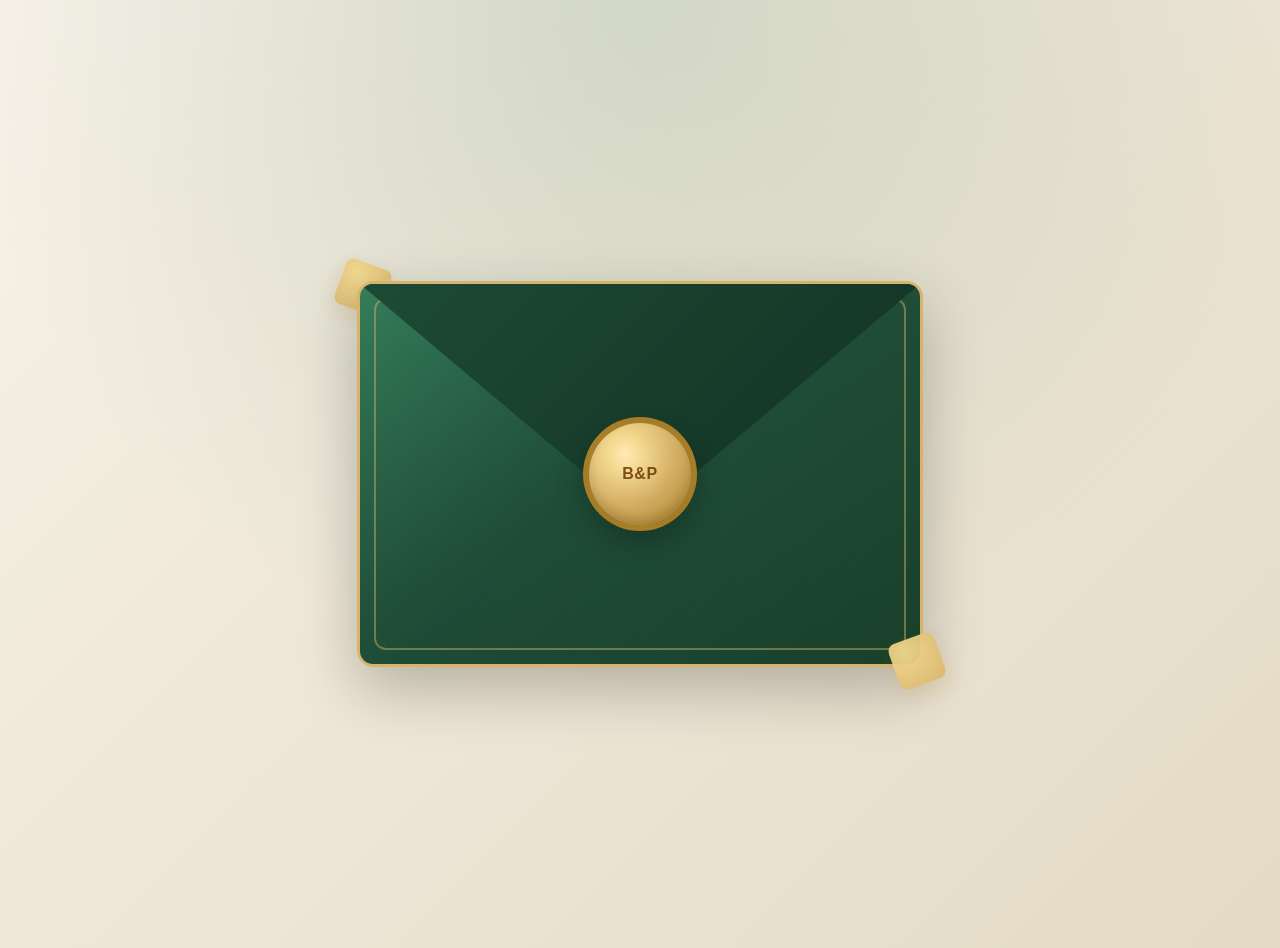
==== commit e8490c8e: "last pust" ====
--- a/index.html
+++ b/index.html
@@ -47,6 +47,7 @@
                     </div>
                 </div>
             </div>
+            <div class="mobile-hint" aria-hidden="true">Tap the seal to open vertically</div>
             <a class="open-souvenir-btn" href="souvenir.html">Open souvenir</a>
         </div>
     </div>
--- a/envelop-animation.css
+++ b/envelop-animation.css
@@ -159,14 +159,6 @@
 }
 
 .seal:hover{ transform: translate(-50%, -50%) scale(1.03); }
-
-.seal::before {
-    content: "";
-    position: absolute;
-    inset: 12px;
-    border-radius: 50%;
-    border: 3px solid rgba(141, 100, 32, 0.9);
-}
 
 .envelope.open .seal {
     opacity: 0;
@@ -232,7 +224,7 @@
 @media (max-width: 700px){
     .envelope{ width: 94vw; height: 58vw; border-radius: 12px; }
     .envelope::before{ opacity: 0.9 }
-    .seal{ width: 66px; height: 66px; }
+    .seal{ width: 66px; height: 66px; font-size: 1.08rem; border-width: 4px; font-weight: 800; letter-spacing: 0.02em; text-shadow: 0 1px 0 rgba(255,255,255,0.45); }
     .letter{ inset: 26px 14px 14px; padding: 14px 12px; }
     .card-subtitle{ font-size: 0.60rem; }
     .letter h1{ font-size: 1.25rem; }
@@ -257,7 +249,7 @@
 
 @media (max-width: 520px){
     .envelope{ height: 54vw; }
-    .seal{ width: 60px; height: 60px; }
+    .seal{ width: 60px; height: 60px; font-size: 1.06rem; border-width: 3px; font-weight: 800; letter-spacing: 0.02em; text-shadow: 0 1px 0 rgba(255,255,255,0.45); }
     .letter{ inset: 22px 12px 12px; padding: 12px 10px; }
     .card-subtitle{ font-size: 0.56rem; }
     .letter h1{ font-size: 1.15rem; }
@@ -271,7 +263,7 @@
 
 @media (max-width: 420px){
     .envelope{ border-radius: 10px; }
-    .seal{ width: 54px; height: 54px; font-size: 0.74rem; }
+    .seal{ width: 54px; height: 54px; font-size: 1.02rem; border-width: 3px; font-weight: 800; letter-spacing: 0.02em; text-shadow: 0 1px 0 rgba(255,255,255,0.45); }
     .letter{ inset: 20px 10px 10px; padding: 10px 9px; }
     .letter h1{ font-size: 1.0rem; }
     .card-subtitle{ font-size: 0.55rem; }
@@ -290,7 +282,7 @@
 
 @media (max-width: 360px){
     .envelope{ width: 96vw; height: 60vw; }
-    .seal{ width: 50px; height: 50px; font-size: 0.7rem; }
+    .seal{ width: 50px; height: 50px; font-size: 1.02rem; border-width: 3px; font-weight: 800; letter-spacing: 0.02em; text-shadow: 0 1px 0 rgba(255,255,255,0.45); }
     .letter{ inset: 18px 8px 8px; padding: 8px 8px; }
     .card-subtitle{ font-size: 0.5rem; }
     .letter h1{ font-size: 0.92rem; }
@@ -322,6 +314,43 @@
     background: linear-gradient(rgba(255, 250, 239, 0.88), rgba(255, 250, 239, 0.88)), url('background2.jpg') center center / cover no-repeat;
 }
 
+/* Vertical mobile layout triggered by tapping the seal on Android */
+.envelope.vertical {
+    width: 92vw;
+    height: auto;
+    max-width: 420px;
+    border-radius: 12px;
+    padding: 10px 0;
+    cursor: default;
+}
+.envelope.vertical .flap { display: none; }
+.envelope.vertical .seal {
+    position: relative;
+    top: 0;
+    left: 50%;
+    transform: translateX(-50%);
+    margin: 6px auto;
+    z-index: 4;
+    font-size: 1.05rem;
+    border-width: 4px;
+}
+.envelope.vertical .letter {
+    position: relative;
+    inset: auto;
+    transform: none;
+    opacity: 1;
+    margin: 8px 12px 12px;
+    padding: 8px 10px;
+    border-radius: 8px;
+}
+.envelope.vertical .invitation-card { width: 100%; }
+.envelope.vertical .timeline { padding-left: 12px; }
+.envelope.vertical .timeline-item { padding: 0 0 0 12px; gap: 6px; }
+.envelope.vertical .timeline-item::before { left: -16px; width: 18px; height: 18px; font-size: 0.68rem; }
+.envelope.vertical .letter h1 { font-size: 1.05rem; }
+.envelope.vertical .timeline-title { font-size: 0.86rem; }
+.envelope.vertical .timeline-meta { font-size: 0.70rem; line-height: 1.12; }
+
 .invitation-card {
     position: relative;
     width: 100%;
@@ -329,30 +358,30 @@
 }
 
 .card-header {
-    margin-bottom: 22px;
+    margin-bottom: 0;
 }
 
 .card-subtitle {
     display: block;
     color: #8b6f46;
-    letter-spacing: 0.18em;
-    font-size: 0.68rem;
+    letter-spacing: 0.16em;
+    font-size: 0.62rem;
     text-transform: uppercase;
     opacity: 0.85;
-    margin-bottom: 6px;
+    margin-bottom: 2px;
 }
 
 .letter h1 {
     margin: 0;
-    font-size: clamp(1.4rem, 2.2vw, 1.8rem);
+    font-size: clamp(1.2rem, 2vw, 1.5rem);
     font-family: Georgia, serif;
-    letter-spacing: 0.04em;
+    letter-spacing: 0.03em;
 }
 
 .timeline {
     position: relative;
     list-style: none;
-    padding-left: 30px;
+    padding-left: 18px;
     margin: 0;
     border-left: 2px solid rgba(179, 134, 47, 0.25);
 }
@@ -369,16 +398,16 @@
 
 .timeline-item {
     position: relative;
-    padding: 4px 0 4px 26px;
+    padding: 0 0 0 18px;
     display: flex;
-    gap: 8px;
+    gap: 4px;
     align-items: flex-start;
 }
 
 .timeline-item::before {
     content: attr(data-icon);
     position: absolute;
-    left: -26px;
+    left: -18px;
     top: 8px;
     width: 22px;
     height: 22px;
@@ -406,32 +435,33 @@
     font-size: 0.94rem;
     font-weight: 700;
     color: #2f2418;
-    margin-bottom: 4px;
+    margin-bottom: 0;
 }
 
 .timeline-meta {
     font-size: 0.78rem;
     color: #6c5842;
-    line-height: 1.4;
+    line-height: 1.15;
     letter-spacing: 0.01em;
+    margin: 0;
 }
 
 .letter {
     position: absolute;
-    inset: 46px 28px 28px;
+    inset: 32px 22px 22px;
     background: linear-gradient(135deg, #fffef8 0%, #f5ebdc 100%);
     border-radius: 10px;
     display: flex;
     flex-direction: column;
     align-items: center;
-    justify-content: center;
+    justify-content: flex-start;
     text-align: left;
     color: #4d2f17;
-    transform: translateY(44px);
+    transform: translateY(30px);
     opacity: 0;
     transition: all 0.9s ease;
     box-shadow: inset 0 0 0 1px rgba(0,0,0,0.04), 0 12px 30px rgba(0,0,0,0.08);
-    padding: 48px 22px 22px;
+    padding: 12px 12px;
     overflow: hidden;
 }
 
@@ -463,6 +493,32 @@
     animation: pulse-click 2.6s ease-in-out infinite;
 }
 
+/* Mobile hint that appears above the envelope on small screens */
+.mobile-hint {
+    display: none;
+    position: absolute;
+    top: -42px;
+    left: 50%;
+    transform: translateX(-50%) translateY(-6px);
+    background: rgba(0,0,0,0.72);
+    color: #fff;
+    padding: 6px 10px;
+    border-radius: 12px;
+    font-size: 0.84rem;
+    z-index: 9;
+    opacity: 0;
+    transition: opacity 260ms ease, transform 260ms ease;
+    pointer-events: none;
+}
+.mobile-hint.show {
+    display: block;
+    opacity: 1;
+    transform: translateX(-50%) translateY(0);
+}
+@media (max-width: 700px){
+    .mobile-hint { display: block; }
+}
+
 @keyframes pulse-click {
     0%, 100% {
         transform: translateX(-50%) scale(1);
